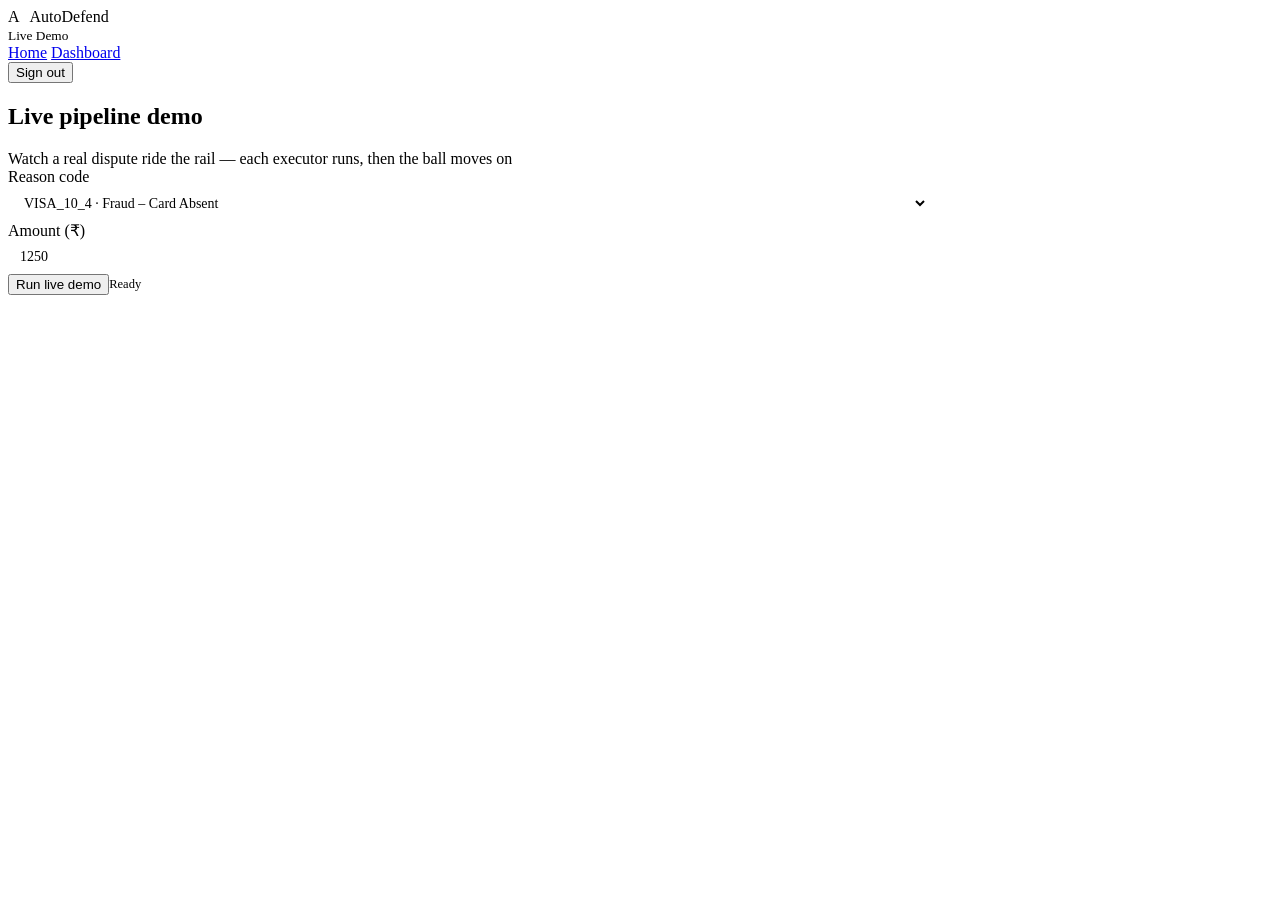
==== frontend/demo.html @ 7917a395 "feat: implemented  working dashboard / demo / login-page" ====
<!DOCTYPE html>
<html lang="en">
<head>
  <meta charset="UTF-8" />
  <meta name="viewport" content="width=device-width, initial-scale=1.0" />
  <title>AutoDefend — Live Demo</title>
  <link rel="preconnect" href="https://fonts.googleapis.com" />
  <link rel="preconnect" href="https://fonts.gstatic.com" crossorigin />
  <link href="https://fonts.googleapis.com/css2?family=Inter:wght@400;500;600;650;700&display=swap" rel="stylesheet" />
  <link rel="stylesheet" href="/static/styles.css" />
</head>
<body class="console">
  <section id="demo-app" class="hidden">
    <header class="topbar">
      <div class="topbar-inner">
        <div class="brand"><a href="/" style="text-decoration:none;color:inherit;display:flex;align-items:center;gap:10px"><span class="brand-mark">A</span> AutoDefend</a> <small>Live Demo</small></div>
        <nav class="topnav" style="margin-left:auto">
          <a href="/">Home</a>
          <a href="/app">Dashboard</a>
        </nav>
        <div class="user-chip">
          <div>
            <div class="who" id="me-name"></div>
            <div class="merchant" id="me-merchant"></div>
          </div>
          <button class="btn ghost small" id="logout-btn">Sign out</button>
        </div>
      </div>
    </header>

    <main class="wrap" style="max-width:920px">
      <div class="page-head">
        <h1>Live pipeline demo</h1>
        <span class="sub">Watch a real dispute ride the rail — each executor runs, then the ball moves on</span>
      </div>

      <div class="card" style="padding:var(--space-5)">
        <div class="grid-2" style="margin-bottom:0">
          <div class="field" style="margin-bottom:0">
            <label for="reason">Reason code</label>
            <select id="reason" class="field input" style="width:100%;padding:9px 12px;border:1px solid var(--line);border-radius:var(--radius-sm);font-family:var(--font);font-size:14px;color:var(--ink-900);background:var(--surface-0)">
              <option value="VISA_10_4">VISA_10_4 · Fraud – Card Absent</option>
              <option value="VISA_13_1">VISA_13_1 · Merchandise Not Received</option>
              <option value="MC_4853">MC_4853 · Not as Described</option>
              <option value="UPI_RC1">UPI_RC1 · Unauthorized Transaction</option>
            </select>
          </div>
          <div class="field" style="margin-bottom:0">
            <label for="amount">Amount (₹)</label>
            <input type="number" id="amount" value="1250" min="10" style="width:100%;padding:9px 12px;border:1px solid var(--line);border-radius:var(--radius-sm);font-size:14px;font-family:var(--font);color:var(--ink-900);background:var(--surface-0)" />
          </div>
        </div>
        <div style="margin-top:var(--space-5);display:flex;gap:var(--space-3);align-items:center">
          <button class="btn primary" id="run-btn">Run live demo</button>
          <span class="note" id="run-status" style="color:var(--ink-300);font-size:12.5px">Ready</span>
        </div>
      </div>

      <!-- Pipeline rail: vertical neon line + travelling ball -->
      <div id="pipeline" style="display:none;margin-top:var(--space-5)">
        <div class="card">
          <div class="card-head"><h2>Pipeline</h2><span class="badge b-i" id="elapsed">0s</span></div>
          <div class="dm-rail">
            <div class="dm-steps" id="railSteps">
              <div class="dm-railball" id="railBall"></div>
              <div class="dm-railline" id="railLine"></div>
            </div>
          </div>
        </div>
        <div id="result-card" style="margin-top:var(--space-5)"></div>
      </div>
    </main>
  </section>

  <script src="/static/demo.js"></script>
</body>
</html>
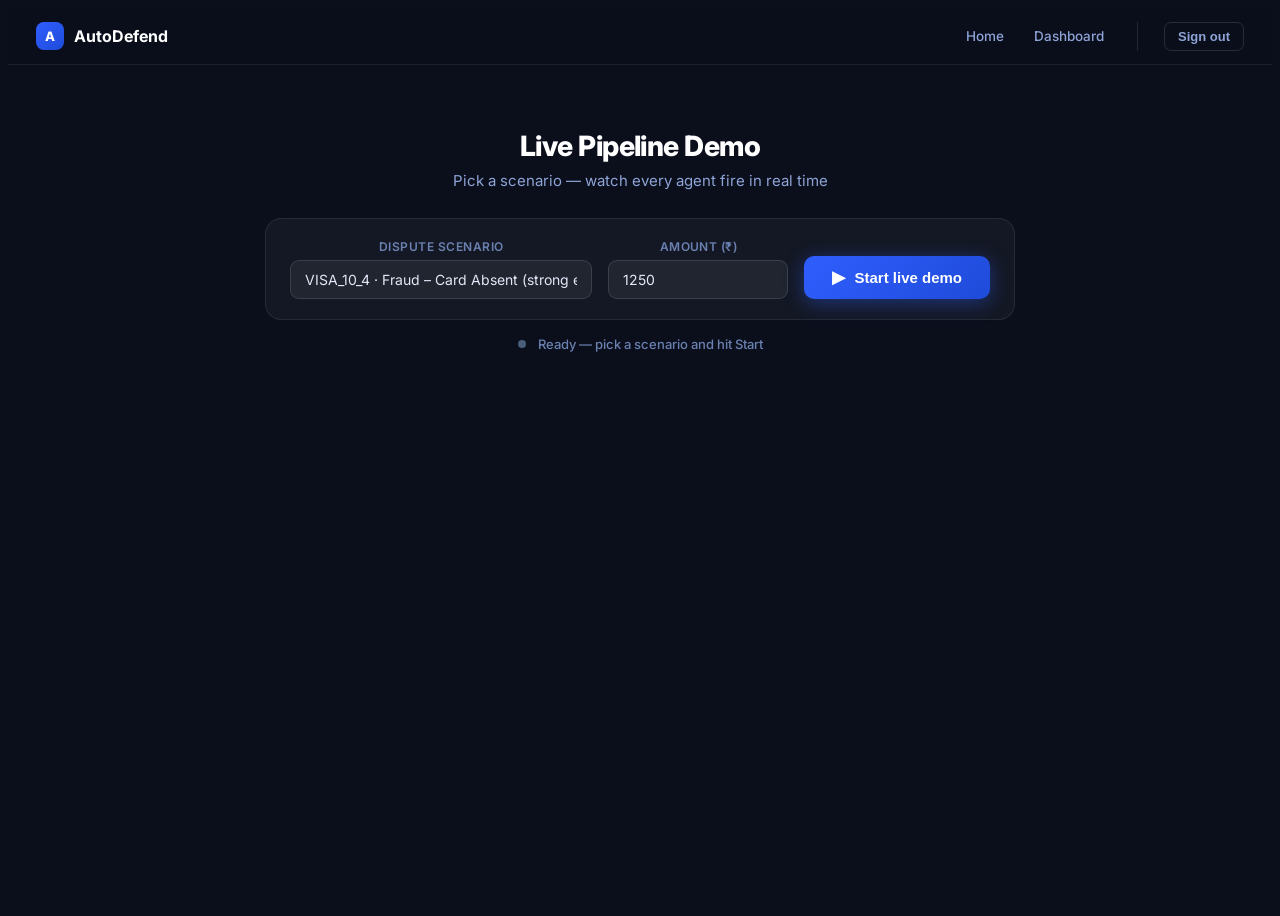
==== commit 500881d1: "updated readme as per improved architecture" ====
--- a/frontend/demo.html
+++ b/frontend/demo.html
@@ -3,72 +3,331 @@
 <head>
   <meta charset="UTF-8" />
   <meta name="viewport" content="width=device-width, initial-scale=1.0" />
-  <title>AutoDefend — Live Demo</title>
+  <title>AutoDefend — Live Pipeline Demo</title>
+  <meta name="description" content="Watch AutoDefend defend a chargeback in real time — every stage animated live." />
   <link rel="preconnect" href="https://fonts.googleapis.com" />
   <link rel="preconnect" href="https://fonts.gstatic.com" crossorigin />
-  <link href="https://fonts.googleapis.com/css2?family=Inter:wght@400;500;600;650;700&display=swap" rel="stylesheet" />
+  <link href="https://fonts.googleapis.com/css2?family=Inter:wght@400;500;600;700;800&family=JetBrains+Mono:wght@400;500&display=swap" rel="stylesheet" />
   <link rel="stylesheet" href="/static/styles.css" />
+  <style>
+    /* ── Demo page overrides ── */
+    body.demo-page { background: #0b0f1c; color: #e2e8f8; font-family: "Inter", sans-serif; min-height: 100vh; }
+
+    /* Top bar */
+    .demo-topbar {
+      position: sticky; top: 0; z-index: 30;
+      background: rgba(11,15,28,.9); backdrop-filter: blur(12px);
+      border-bottom: 1px solid rgba(255,255,255,.07);
+      padding: 0 28px;
+    }
+    .demo-topbar-inner { max-width: 1280px; margin: 0 auto; height: 56px; display: flex; align-items: center; gap: 20px; }
+    .demo-brand { display: flex; align-items: center; gap: 10px; font-weight: 700; color: #fff; text-decoration: none; }
+    .demo-brand-mark { width: 28px; height: 28px; border-radius: 8px; background: linear-gradient(135deg, #305eff, #1e4bd8); display: grid; place-items: center; font-size: 13px; font-weight: 800; color: #fff; }
+    .demo-nav-links { display: flex; gap: 4px; margin-left: auto; }
+    .demo-nav-links a { color: #8ea3d6; font-size: 13.5px; font-weight: 500; text-decoration: none; padding: 7px 13px; border-radius: 7px; transition: background .15s, color .15s; }
+    .demo-nav-links a:hover { background: rgba(255,255,255,.07); color: #e2e8f8; }
+    .demo-user-chip { display: flex; align-items: center; gap: 10px; padding-left: 16px; border-left: 1px solid rgba(255,255,255,.1); }
+    .demo-user-chip .who { font-size: 13px; font-weight: 600; color: #e2e8f8; line-height: 1.2; }
+    .demo-user-chip .merchant { font-size: 11px; color: #6a80b0; }
+    .btn-ghost-dark { background: transparent; border: 1px solid rgba(255,255,255,.12); color: #8ea3d6; padding: 6px 13px; border-radius: 7px; font-size: 13px; font-weight: 600; cursor: pointer; transition: background .15s, border-color .15s, color .15s; }
+    .btn-ghost-dark:hover { background: rgba(255,255,255,.07); border-color: rgba(255,255,255,.2); color: #e2e8f8; }
+
+    /* Main canvas */
+    .demo-canvas { max-width: 1280px; margin: 0 auto; padding: 28px 28px 60px; }
+
+    /* Hero control bar */
+    .demo-hero {
+      text-align: center;
+      padding: 36px 0 32px;
+    }
+    .demo-hero h1 { font-size: 28px; font-weight: 800; letter-spacing: -.02em; color: #fff; margin: 0 0 8px; }
+    .demo-hero p { color: #8ea3d6; font-size: 15px; margin: 0 0 28px; }
+
+    .demo-controls {
+      display: flex; gap: 16px; align-items: flex-end; justify-content: center; flex-wrap: wrap;
+      background: rgba(255,255,255,.04);
+      border: 1px solid rgba(255,255,255,.08);
+      border-radius: 16px;
+      padding: 20px 24px;
+      max-width: 700px; margin: 0 auto;
+    }
+    .demo-field { display: flex; flex-direction: column; gap: 6px; flex: 1; min-width: 180px; }
+    .demo-field label { font-size: 12px; font-weight: 600; color: #6a80b0; letter-spacing: .04em; text-transform: uppercase; }
+    .demo-field select, .demo-field input {
+      background: rgba(255,255,255,.06); border: 1px solid rgba(255,255,255,.12);
+      border-radius: 9px; padding: 10px 14px; font-size: 14px; color: #e2e8f8;
+      font-family: "Inter", sans-serif; outline: none; transition: border-color .2s;
+      appearance: none;
+    }
+    .demo-field select:focus, .demo-field input:focus { border-color: rgba(48,94,255,.6); box-shadow: 0 0 0 3px rgba(48,94,255,.15); }
+    .demo-field select option { background: #1a2340; }
+    .btn-run {
+      background: linear-gradient(135deg, #305eff 0%, #1e4bd8 100%);
+      border: none; border-radius: 10px; color: #fff; font-size: 15px; font-weight: 700;
+      padding: 11px 28px; cursor: pointer; white-space: nowrap; flex-shrink: 0;
+      box-shadow: 0 4px 20px rgba(48,94,255,.4);
+      transition: transform .15s, box-shadow .15s;
+      display: flex; align-items: center; gap: 9px;
+    }
+    .btn-run:hover { transform: translateY(-1px); box-shadow: 0 8px 28px rgba(48,94,255,.55); }
+    .btn-run:active { transform: none; }
+    .btn-run:disabled { opacity: .5; cursor: not-allowed; transform: none; box-shadow: none; }
+    .btn-run .run-icon { font-size: 17px; }
+
+    .run-status-row { display: flex; align-items: center; gap: 12px; justify-content: center; margin-top: 12px; min-height: 24px; }
+    .run-status-dot { width: 8px; height: 8px; border-radius: 50%; background: #4b5e7a; transition: background .3s; }
+    .run-status-dot.active { background: #4d86ff; box-shadow: 0 0 10px rgba(77,134,255,.8); animation: pulseDot 1.5s infinite; }
+    .run-status-dot.done { background: #34d399; box-shadow: 0 0 10px rgba(52,211,153,.8); animation: none; }
+    .run-status-dot.error { background: #f87171; box-shadow: 0 0 10px rgba(248,113,113,.8); animation: none; }
+    @keyframes pulseDot { 0%,100%{opacity:1}50%{opacity:.4} }
+    #run-status { color: #6a80b0; font-size: 13px; font-weight: 500; }
+    #elapsed-badge { background: rgba(48,94,255,.15); border: 1px solid rgba(48,94,255,.3); color: #7aa8ff; font-size: 12px; font-weight: 600; padding: 3px 9px; border-radius: 999px; font-family: "JetBrains Mono", monospace; }
+
+    /* Two-column workspace */
+    .demo-workspace {
+      display: grid; grid-template-columns: 380px 1fr; gap: 20px;
+      margin-top: 20px;
+    }
+    @media (max-width: 880px) { .demo-workspace { grid-template-columns: 1fr; } }
+
+    /* Left: pipeline rail */
+    .pipeline-panel {
+      background: rgba(255,255,255,.03); border: 1px solid rgba(255,255,255,.07);
+      border-radius: 16px; padding: 22px;
+    }
+    .panel-title {
+      font-size: 11.5px; font-weight: 700; letter-spacing: .06em; text-transform: uppercase;
+      color: #4b5e7a; margin-bottom: 20px; display: flex; align-items: center; gap: 8px;
+    }
+    .panel-title span { width: 6px; height: 6px; border-radius: 50%; background: var(--stage-color, #4b5e7a); }
+
+    /* Stage cards */
+    .stage-list { display: flex; flex-direction: column; gap: 6px; }
+    .stage-card {
+      border-radius: 12px; padding: 14px 16px;
+      border: 1px solid rgba(255,255,255,.06);
+      background: rgba(255,255,255,.02);
+      display: grid; grid-template-columns: 38px 1fr auto;
+      align-items: start; gap: 12px;
+      transition: background .25s, border-color .25s, transform .2s;
+      position: relative; overflow: hidden;
+    }
+    .stage-card::before {
+      content: ""; position: absolute; left: 0; top: 0; bottom: 0; width: 3px;
+      background: transparent; border-radius: 3px; transition: background .3s;
+    }
+    .stage-card.running { background: rgba(48,94,255,.08); border-color: rgba(48,94,255,.25); }
+    .stage-card.running::before { background: #4d86ff; }
+    .stage-card.ok { background: rgba(52,211,153,.05); border-color: rgba(52,211,153,.15); }
+    .stage-card.ok::before { background: #34d399; }
+    .stage-card.error { background: rgba(248,113,113,.07); border-color: rgba(248,113,113,.2); }
+    .stage-card.error::before { background: #f87171; }
+    .stage-card.sub { padding: 10px 16px; margin-left: 20px; }
+    .stage-card.sub::before { background: rgba(139,92,246,.7); }
+    .stage-card.sub.running { background: rgba(139,92,246,.08); border-color: rgba(139,92,246,.2); }
+
+    .stage-icon {
+      width: 38px; height: 38px; border-radius: 10px; display: grid; place-items: center;
+      font-size: 17px; flex-shrink: 0;
+      background: rgba(255,255,255,.05); color: #6a80b0;
+      transition: background .3s, color .3s;
+    }
+    .stage-card.running .stage-icon { background: rgba(48,94,255,.15); color: #7aa8ff; }
+    .stage-card.ok .stage-icon { background: rgba(52,211,153,.12); color: #34d399; }
+    .stage-card.error .stage-icon { background: rgba(248,113,113,.12); color: #f87171; }
+    .stage-card.sub .stage-icon { width: 30px; height: 30px; font-size: 14px; }
+
+    .stage-body { min-width: 0; }
+    .stage-name { font-size: 14px; font-weight: 700; color: #c4d0ee; margin-bottom: 3px; transition: color .3s; }
+    .stage-card.running .stage-name { color: #e2e8f8; }
+    .stage-card.ok .stage-name { color: #6ee7b7; }
+    .stage-detail { font-size: 12px; color: #5a7299; line-height: 1.5; transition: color .3s; }
+    .stage-card.running .stage-detail { color: #8ea3d6; }
+
+    .stage-badge { flex-shrink: 0; }
+    .stage-badge span {
+      font-size: 11px; font-weight: 700; padding: 3px 8px; border-radius: 6px;
+      background: rgba(255,255,255,.06); color: #4b5e7a;
+      font-family: "JetBrains Mono", monospace; letter-spacing: .02em;
+      display: inline-block;
+    }
+    .stage-card.running .stage-badge span { background: rgba(48,94,255,.2); color: #7aa8ff; }
+    .stage-card.ok .stage-badge span { background: rgba(52,211,153,.15); color: #34d399; }
+    .stage-card.error .stage-badge span { background: rgba(248,113,113,.15); color: #f87171; }
+
+    /* Spinner inside running stage icon */
+    .stage-card.running .stage-icon::after {
+      content: ""; position: absolute; width: 38px; height: 38px; border: 2px solid transparent;
+      border-top-color: rgba(77,134,255,.5); border-radius: 50%;
+      animation: spin .8s linear infinite;
+    }
+    .stage-card.sub.running .stage-icon::after { width: 30px; height: 30px; }
+    @keyframes spin { to { transform: rotate(360deg); } }
+
+    /* Right: live event log */
+    .log-panel {
+      background: rgba(255,255,255,.03); border: 1px solid rgba(255,255,255,.07);
+      border-radius: 16px; display: flex; flex-direction: column;
+      overflow: hidden; min-height: 420px;
+    }
+    .log-header {
+      padding: 16px 20px; border-bottom: 1px solid rgba(255,255,255,.07);
+      display: flex; align-items: center; justify-content: space-between;
+    }
+    .log-title { font-size: 11.5px; font-weight: 700; letter-spacing: .06em; text-transform: uppercase; color: #4b5e7a; }
+    .log-count { font-size: 11px; color: #4b5e7a; background: rgba(255,255,255,.05); border-radius: 999px; padding: 2px 8px; }
+    .log-body { flex: 1; overflow-y: auto; padding: 8px 0; font-family: "JetBrains Mono", monospace; font-size: 12.5px; }
+    .log-body::-webkit-scrollbar { width: 4px; }
+    .log-body::-webkit-scrollbar-thumb { background: rgba(255,255,255,.1); border-radius: 4px; }
+    .log-entry {
+      display: grid; grid-template-columns: 60px 80px 1fr;
+      gap: 12px; padding: 6px 20px; align-items: baseline;
+      border-bottom: 1px solid rgba(255,255,255,.03);
+      opacity: 0; transform: translateY(4px);
+      animation: fadeUp .25s ease forwards;
+    }
+    @keyframes fadeUp { to { opacity: 1; transform: none; } }
+    .log-time { color: #3d5280; font-size: 11px; }
+    .log-stage { font-size: 11px; font-weight: 700; letter-spacing: .02em; }
+    .log-stage.classify { color: #4d86ff; }
+    .log-stage.executor { color: #8b5cf6; }
+    .log-stage.evaluate { color: #0ea5e9; }
+    .log-stage.compile  { color: #10b981; }
+    .log-stage.ingest   { color: #f59e0b; }
+    .log-stage.done     { color: #34d399; }
+    .log-stage.error    { color: #f87171; }
+    .log-msg { color: #8ea3d6; line-height: 1.45; }
+    .log-msg strong { color: #c4d0ee; }
+    .log-msg .kv-pair { display: inline-flex; align-items: center; gap: 4px; background: rgba(255,255,255,.05); border-radius: 4px; padding: 1px 6px; margin: 1px 2px; }
+    .log-msg .kv-k { color: #5a7299; font-size: 11px; }
+    .log-msg .kv-v { color: #e2e8f8; font-size: 11px; }
+    .log-msg .val-ok { color: #34d399; }
+    .log-msg .val-warn { color: #fbbf24; }
+    .log-msg .val-err { color: #f87171; }
+    .log-empty { padding: 40px; text-align: center; color: #2d4060; font-size: 13px; }
+
+    /* Result card */
+    .result-wrap { margin-top: 20px; }
+    .result-card {
+      background: rgba(255,255,255,.03); border: 1px solid rgba(255,255,255,.08);
+      border-radius: 16px; padding: 28px 32px;
+      display: grid; grid-template-columns: 1fr auto; gap: 32px; align-items: start;
+      animation: fadeUp .4s ease;
+    }
+    .result-card.decision-contest { border-color: rgba(52,211,153,.2); }
+    .result-card.decision-accept { border-color: rgba(251,191,36,.2); }
+    .result-card.decision-review { border-color: rgba(248,113,113,.2); }
+    .result-title { font-size: 13px; font-weight: 700; letter-spacing: .04em; text-transform: uppercase; color: #4b5e7a; margin-bottom: 12px; }
+    .result-decision {
+      font-size: 26px; font-weight: 800; letter-spacing: -.02em;
+      margin-bottom: 16px;
+    }
+    .result-decision.contest { color: #34d399; }
+    .result-decision.recommend_accept { color: #fbbf24; }
+    .result-decision.human_review { color: #f87171; }
+    .result-kv { display: grid; grid-template-columns: max-content 1fr; gap: 6px 20px; }
+    .result-kv dt { color: #4b5e7a; font-size: 13px; }
+    .result-kv dd { margin: 0; color: #c4d0ee; font-size: 13px; font-weight: 600; }
+    .conf-meter { display: flex; align-items: center; gap: 10px; margin-top: 20px; }
+    .conf-track { flex: 1; height: 6px; background: rgba(255,255,255,.08); border-radius: 999px; overflow: hidden; }
+    .conf-fill { height: 100%; border-radius: 999px; transition: width 1.2s cubic-bezier(.22,.61,.36,1); }
+    .conf-pct { font-size: 13px; font-weight: 700; min-width: 36px; text-align: right; }
+    .result-actions { display: flex; flex-direction: column; gap: 10px; }
+    .btn-dashboard {
+      background: #305eff; border: none; color: #fff; padding: 11px 20px; border-radius: 9px;
+      font-size: 14px; font-weight: 700; cursor: pointer; white-space: nowrap;
+      text-decoration: none; display: inline-block; text-align: center;
+      transition: background .15s, transform .15s; box-shadow: 0 4px 16px rgba(48,94,255,.35);
+    }
+    .btn-dashboard:hover { background: #1e4bd8; transform: translateY(-1px); }
+    .btn-again {
+      background: rgba(255,255,255,.06); border: 1px solid rgba(255,255,255,.1); color: #8ea3d6;
+      padding: 10px 20px; border-radius: 9px; font-size: 13px; font-weight: 600; cursor: pointer;
+      text-align: center; transition: background .15s;
+    }
+    .btn-again:hover { background: rgba(255,255,255,.1); color: #e2e8f8; }
+    .keyboard-hint { font-size: 11px; color: #2d4060; text-align: center; margin-top: 6px; }
+    kbd { background: rgba(255,255,255,.07); border-radius: 4px; padding: 1px 5px; font-size: 10px; font-family: "JetBrains Mono", monospace; }
+  </style>
 </head>
-<body class="console">
+<body class="demo-page">
   <section id="demo-app" class="hidden">
-    <header class="topbar">
-      <div class="topbar-inner">
-        <div class="brand"><a href="/" style="text-decoration:none;color:inherit;display:flex;align-items:center;gap:10px"><span class="brand-mark">A</span> AutoDefend</a> <small>Live Demo</small></div>
-        <nav class="topnav" style="margin-left:auto">
+    <!-- Top bar -->
+    <header class="demo-topbar">
+      <div class="demo-topbar-inner">
+        <a class="demo-brand" href="/">
+          <span class="demo-brand-mark">A</span>
+          AutoDefend
+        </a>
+        <nav class="demo-nav-links">
           <a href="/">Home</a>
           <a href="/app">Dashboard</a>
         </nav>
-        <div class="user-chip">
+        <div class="demo-user-chip">
           <div>
             <div class="who" id="me-name"></div>
             <div class="merchant" id="me-merchant"></div>
           </div>
-          <button class="btn ghost small" id="logout-btn">Sign out</button>
+          <button class="btn-ghost-dark" id="logout-btn">Sign out</button>
         </div>
       </div>
     </header>
 
-    <main class="wrap" style="max-width:920px">
-      <div class="page-head">
-        <h1>Live pipeline demo</h1>
-        <span class="sub">Watch a real dispute ride the rail — each executor runs, then the ball moves on</span>
-      </div>
-
-      <div class="card" style="padding:var(--space-5)">
-        <div class="grid-2" style="margin-bottom:0">
-          <div class="field" style="margin-bottom:0">
-            <label for="reason">Reason code</label>
-            <select id="reason" class="field input" style="width:100%;padding:9px 12px;border:1px solid var(--line);border-radius:var(--radius-sm);font-family:var(--font);font-size:14px;color:var(--ink-900);background:var(--surface-0)">
-              <option value="VISA_10_4">VISA_10_4 · Fraud – Card Absent</option>
+    <!-- Main canvas -->
+    <main class="demo-canvas">
+      <!-- Hero / control bar -->
+      <div class="demo-hero">
+        <h1>Live Pipeline Demo</h1>
+        <p>Pick a scenario — watch every agent fire in real time</p>
+        <div class="demo-controls">
+          <div class="demo-field">
+            <label for="reason">Dispute scenario</label>
+            <select id="reason">
+              <option value="VISA_10_4">VISA_10_4 · Fraud – Card Absent (strong evidence)</option>
               <option value="VISA_13_1">VISA_13_1 · Merchandise Not Received</option>
               <option value="MC_4853">MC_4853 · Not as Described</option>
-              <option value="UPI_RC1">UPI_RC1 · Unauthorized Transaction</option>
+              <option value="UPI_RC1">UPI_RC1 · Unauthorized UPI Transaction</option>
             </select>
           </div>
-          <div class="field" style="margin-bottom:0">
+          <div class="demo-field" style="max-width:160px">
             <label for="amount">Amount (₹)</label>
-            <input type="number" id="amount" value="1250" min="10" style="width:100%;padding:9px 12px;border:1px solid var(--line);border-radius:var(--radius-sm);font-size:14px;font-family:var(--font);color:var(--ink-900);background:var(--surface-0)" />
-          </div>
-        </div>
-        <div style="margin-top:var(--space-5);display:flex;gap:var(--space-3);align-items:center">
-          <button class="btn primary" id="run-btn">Run live demo</button>
-          <span class="note" id="run-status" style="color:var(--ink-300);font-size:12.5px">Ready</span>
+            <input type="number" id="amount" value="1250" min="10" />
+          </div>
+          <button class="btn-run" id="run-btn">
+            <span class="run-icon">▶</span> Start live demo
+          </button>
+        </div>
+        <div class="run-status-row">
+          <div class="run-status-dot" id="status-dot"></div>
+          <span id="run-status">Ready — pick a scenario and hit Start</span>
+          <span id="elapsed-badge" style="display:none">0s</span>
         </div>
       </div>
 
-      <!-- Pipeline rail: vertical neon line + travelling ball -->
-      <div id="pipeline" style="display:none;margin-top:var(--space-5)">
-        <div class="card">
-          <div class="card-head"><h2>Pipeline</h2><span class="badge b-i" id="elapsed">0s</span></div>
-          <div class="dm-rail">
-            <div class="dm-steps" id="railSteps">
-              <div class="dm-railball" id="railBall"></div>
-              <div class="dm-railline" id="railLine"></div>
-            </div>
-          </div>
-        </div>
-        <div id="result-card" style="margin-top:var(--space-5)"></div>
+      <!-- Two-column workspace -->
+      <div class="demo-workspace" id="workspace" style="display:none">
+        <!-- Left: pipeline stage cards -->
+        <div class="pipeline-panel">
+          <div class="panel-title"><span></span> Agent pipeline</div>
+          <div class="stage-list" id="stage-list">
+            <!-- injected by JS -->
+          </div>
+        </div>
+
+        <!-- Right: live event log -->
+        <div class="log-panel">
+          <div class="log-header">
+            <span class="log-title">Live event stream</span>
+            <span class="log-count" id="log-count">0 events</span>
+          </div>
+          <div class="log-body" id="log-body">
+            <div class="log-empty">Events will appear here as each agent fires…</div>
+          </div>
+        </div>
       </div>
+
+      <!-- Result card (appended after done) -->
+      <div class="result-wrap" id="result-wrap"></div>
     </main>
   </section>
 
